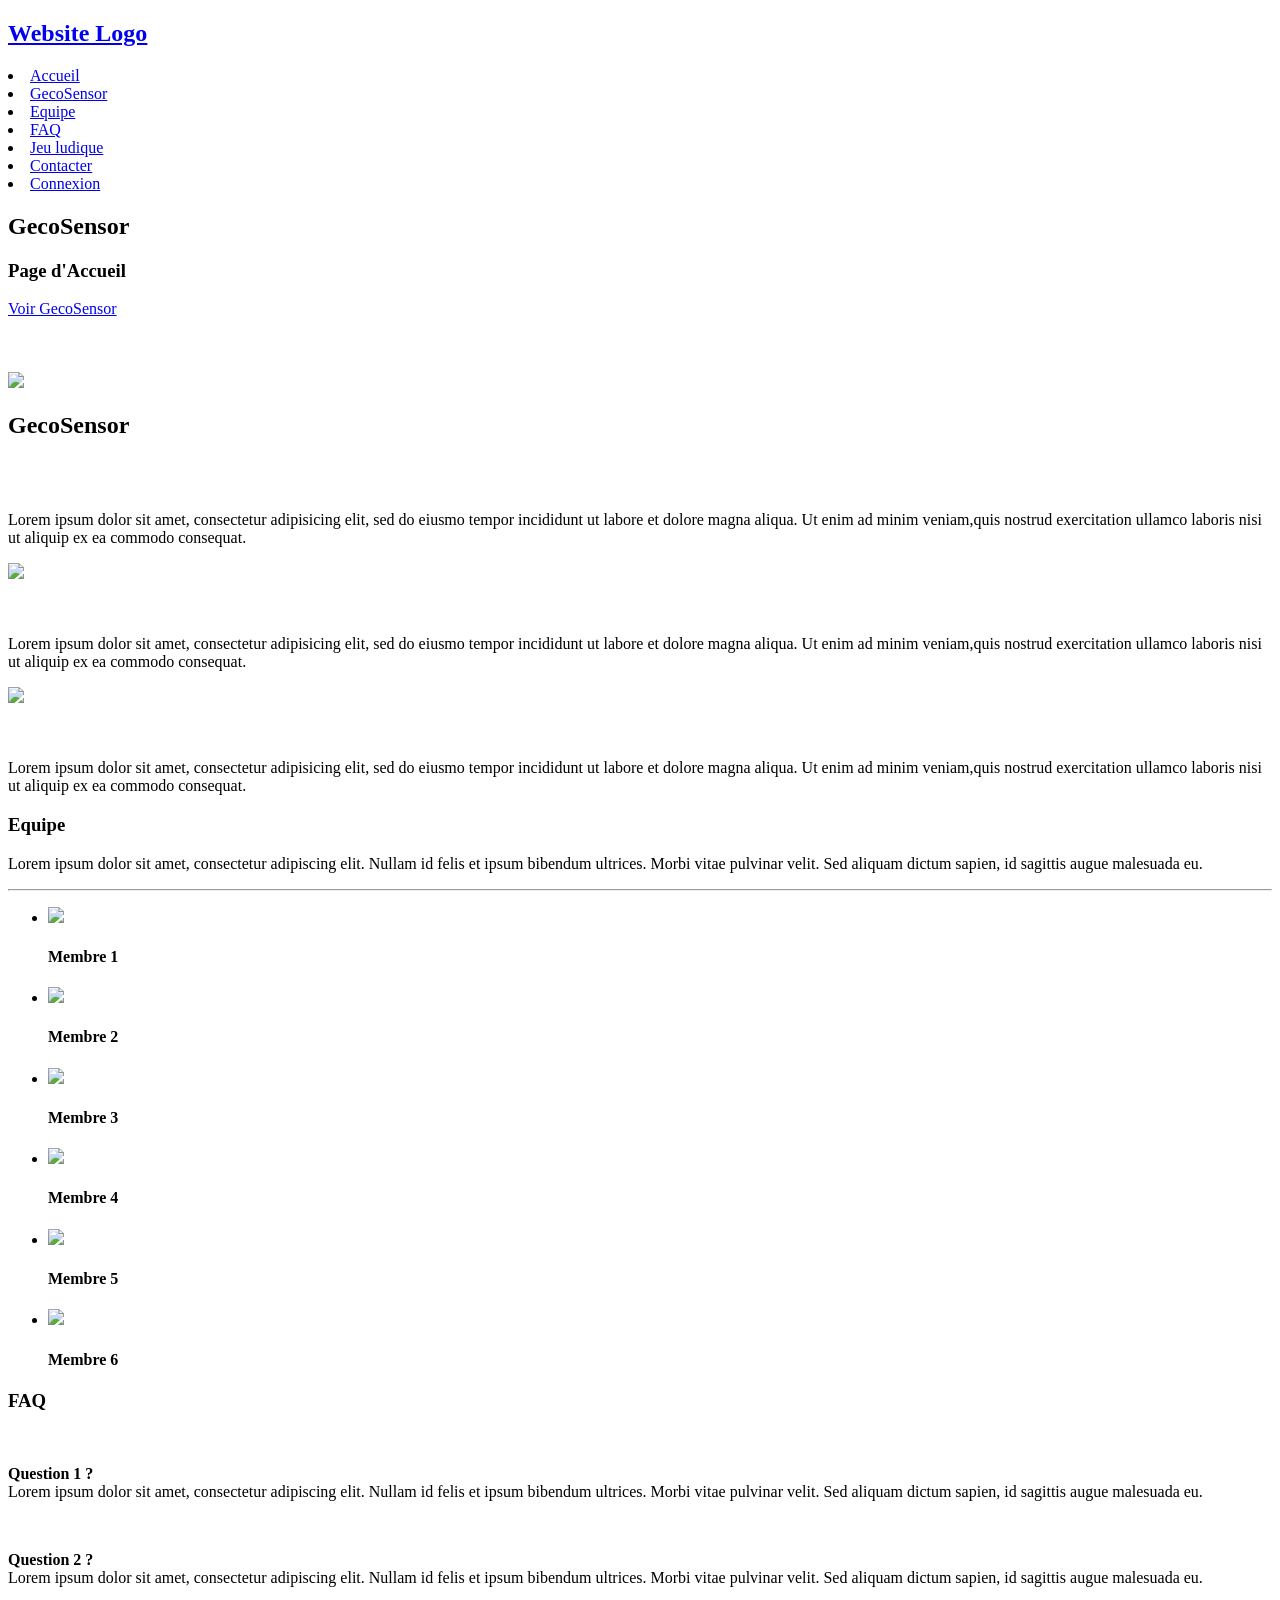
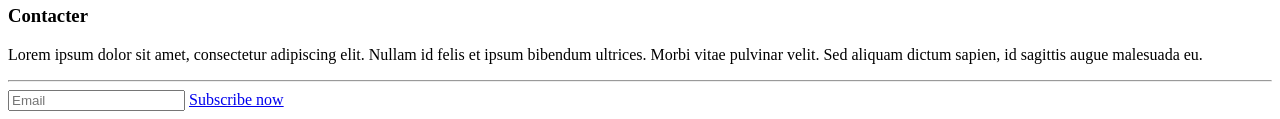
==== accueil.html @ e1a09c84 "Rename accueil to accueil.html" ====
<!DOCTYPE html>
<html>
<head>
    <link href='https://fonts.googleapis.com/css?family=Urbanist' rel='stylesheet'>
    <meta charset="utf-8">
    <meta http-equiv="X-UA-Compatible" content="IE=edge">
    <meta name="viewport" content="width=device-width, initial-scale=1">
    <title>Responsive Landing Page Template With Flexbox</title>

	<link href="https://fonts.googleapis.com/css?family=Open+Sans" rel="stylesheet">
	<link href="https://fonts.googleapis.com/css?family=Quicksand" rel="stylesheet">
    <link rel="stylesheet" href="http://maxcdn.bootstrapcdn.com/font-awesome/4.6.0/css/font-awesome.min.css">
    <link rel="stylesheet" href="assets/css/styles.css">

</head>

<body>

	<header>
		<h2><a href="#">Website Logo</a></h2>
		<nav>

			<li><a href="#">Accueil</a></li>
			<li><a href="#">GecoSensor</a></li>
			<li><a href="#">Equipe</a></li>
			<li><a href="#">FAQ</a></li>
            <li><a href="#">Jeu ludique</a></li>
            <li><a href="#">Contacter</a></li>
            <li><a href="#">Connexion</a></li>
		</nav>
	</header>


	<section class="image-vitrine">
		<div class="background-image" style="background-image: url(assets/img/image-vitrine.jpg);"></div>
		<h1>GecoSensor</h1>
		<h3>Page d'Accueil</h3>
		<a href="http://ledesignerduweb.fr/" class="btn">Voir GecoSensor</a>
	</section>


	<section class="our-work">
		<br/>
		<br/>
		<br/>
        <div class="div-categoryContainer">
     
            <img src="assets/img/a.PNG" class="picture-right">
           
            <div class="paragraph-left">
              <h2>GecoSensor</h2>
			  <br/>
			  <br/>
              <p>Lorem ipsum dolor sit amet, consectetur adipisicing elit, sed do eiusmo tempor incididunt ut labore et dolore magna aliqua. Ut enim ad minim veniam,quis nostrud exercitation ullamco laboris nisi ut aliquip ex ea commodo consequat.  </p>
            </div>

			<img src="assets/img/b.PNG" class="picture-left">
           
            <div class="paragraph-right">
			  <br/>
			  <br/>
              <p>Lorem ipsum dolor sit amet, consectetur adipisicing elit, sed do eiusmo tempor incididunt ut labore et dolore magna aliqua. Ut enim ad minim veniam,quis nostrud exercitation ullamco laboris nisi ut aliquip ex ea commodo consequat.  </p>
            </div>

			<img src="assets/img/c.PNG" class="picture-right">
           
            <div class="paragraph-left"></div>
			  <br/>
			  <br/>
              <p>Lorem ipsum dolor sit amet, consectetur adipisicing elit, sed do eiusmo tempor incididunt ut labore et dolore magna aliqua. Ut enim ad minim veniam,quis nostrud exercitation ullamco laboris nisi ut aliquip ex ea commodo consequat.  </p>
            </div>
          </div>
	</section>
	
    

	<section class="features">
		<h3 class="title">Equipe</h3>
		<p>Lorem ipsum dolor sit amet, consectetur adipiscing elit. Nullam id felis et ipsum bibendum ultrices. Morbi vitae pulvinar velit. Sed aliquam dictum sapien, id sagittis augue malesuada eu.</p>
		<hr>

		<ul class="grid">
			<li>
				<img src="assets/img/d.PNG">
				<h4>Membre 1</h4>
			</li>
			<li>
				<img src="assets/img/d.PNG">
				<h4>Membre 2</h4>
			
			</li>
			<li>
				<img src="assets/img/d.PNG">
				<h4>Membre 3</h4>
			
			</li>
			<li>
				<img src="assets/img/d.PNG">
				<h4>Membre 4</h4>
			
			</li>
			<li>
				<img src="assets/img/d.PNG">
				<h4>Membre 5</h4>
				
			</li>
			<li>
				<img src="assets/img/d.PNG">
				<h4>Membre 6</h4>
			
			</li>
        </ul>
	</section>


	<section class="reviews">
		<h3 class="title">FAQ</h3>
		<br/>
		<p><strong>Question 1 ? </strong>
			<br/>
		Lorem ipsum dolor sit amet, consectetur adipiscing elit. Nullam id felis et ipsum bibendum ultrices. Morbi vitae pulvinar velit. Sed aliquam dictum sapien, id sagittis augue malesuada eu.</p>
		<br/>
		<p><strong>Question 2 ? </strong>
			<br/>
		Lorem ipsum dolor sit amet, consectetur adipiscing elit. Nullam id felis et ipsum bibendum ultrices. Morbi vitae pulvinar velit. Sed aliquam dictum sapien, id sagittis augue malesuada eu.</p>
	</section>


	<section class="contact">
		<h3 class="title">Contacter</h3>	
		<p>Lorem ipsum dolor sit amet, consectetur adipiscing elit. Nullam id felis et ipsum bibendum ultrices. Morbi vitae pulvinar velit. Sed aliquam dictum sapien, id sagittis augue malesuada eu.</p>
		<hr>

		<form>
			<input type="email" placeholder="Email">
			<a href="#" class="btn">Subscribe now</a>
		</form>
	</section>


</body>

</html>
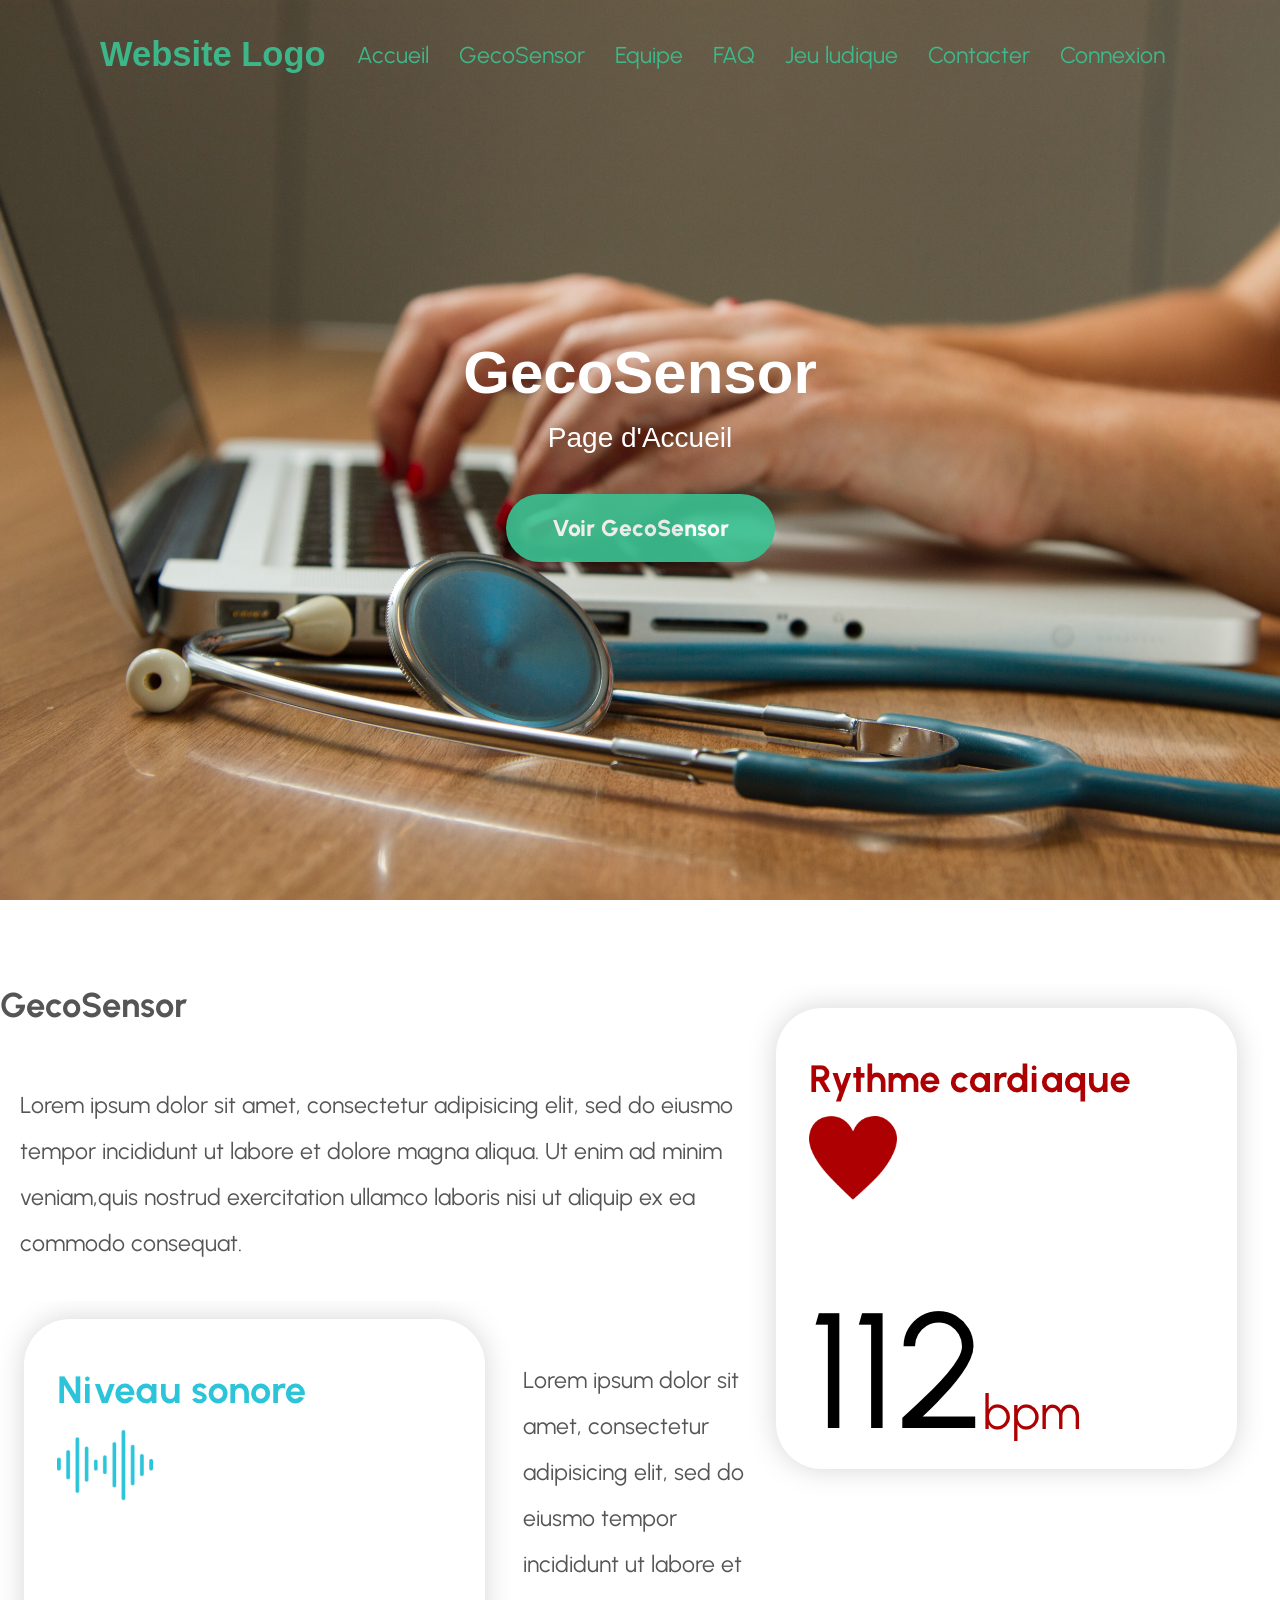
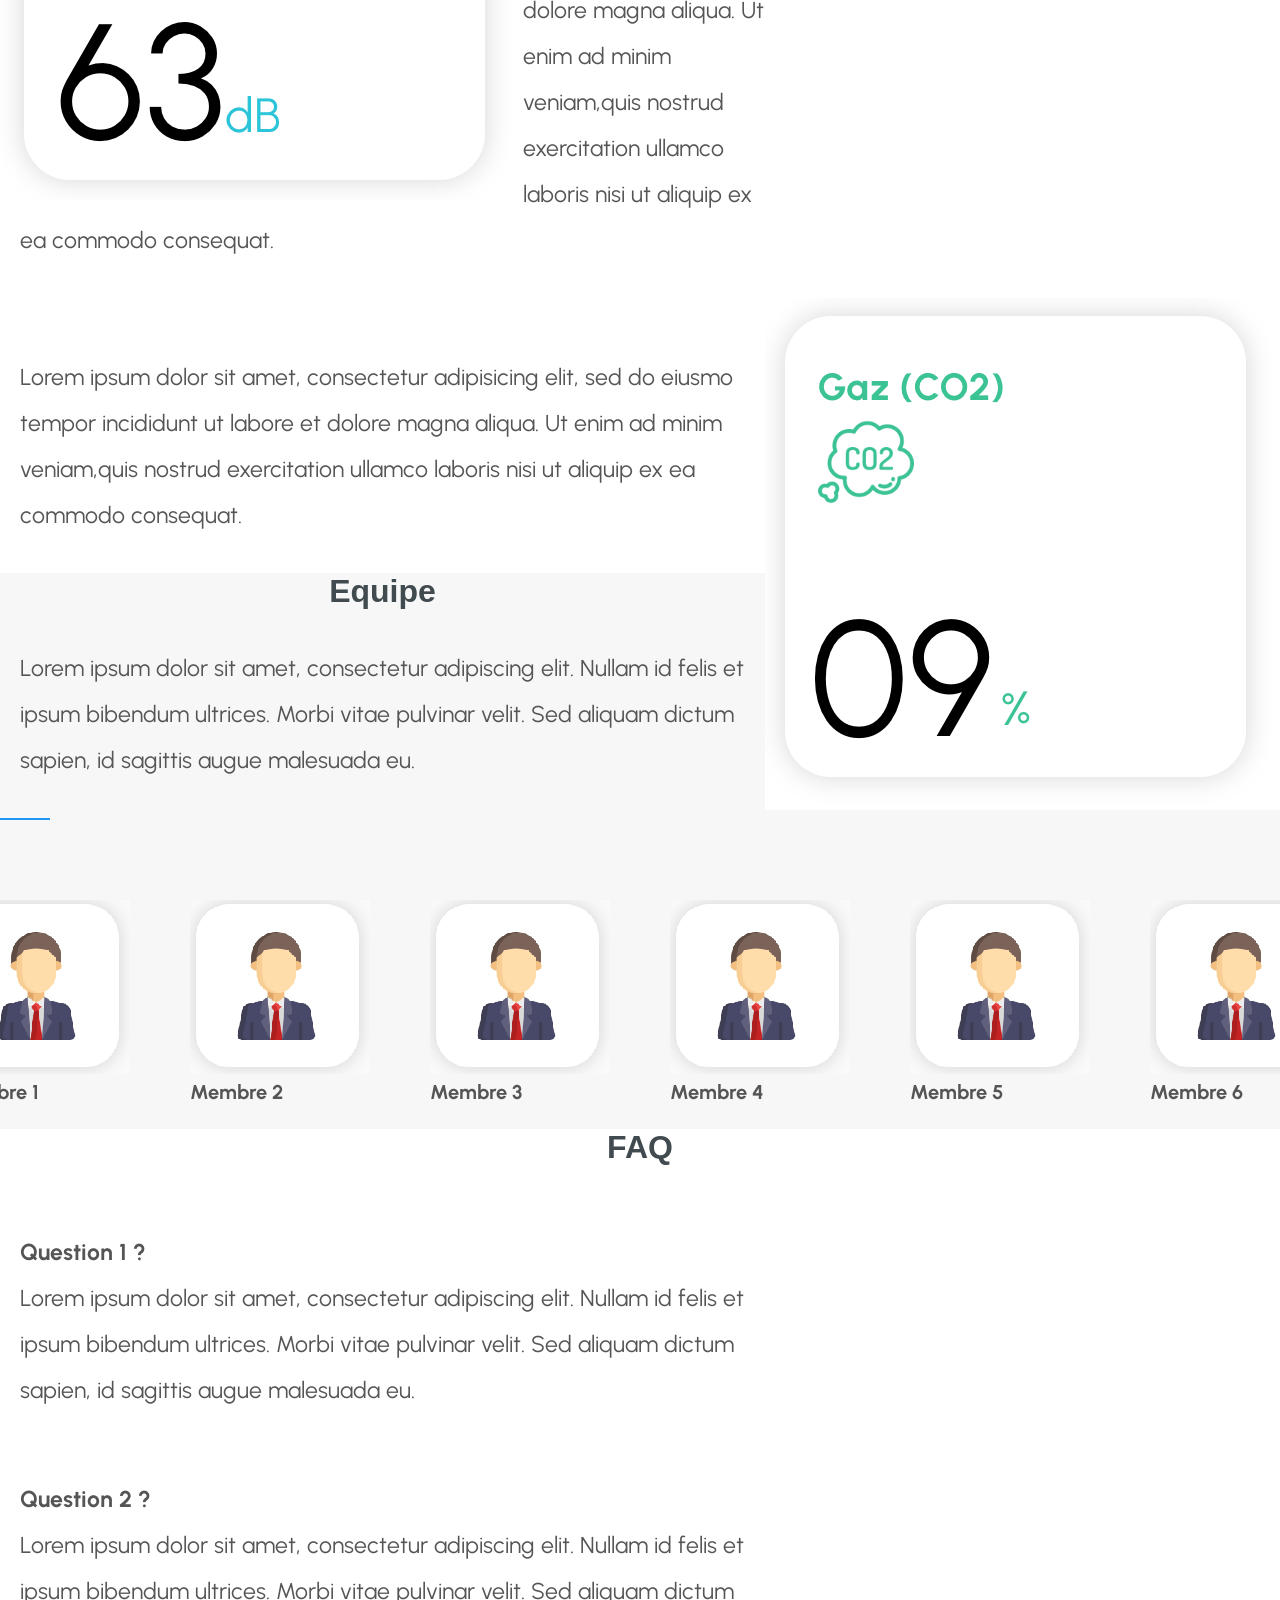
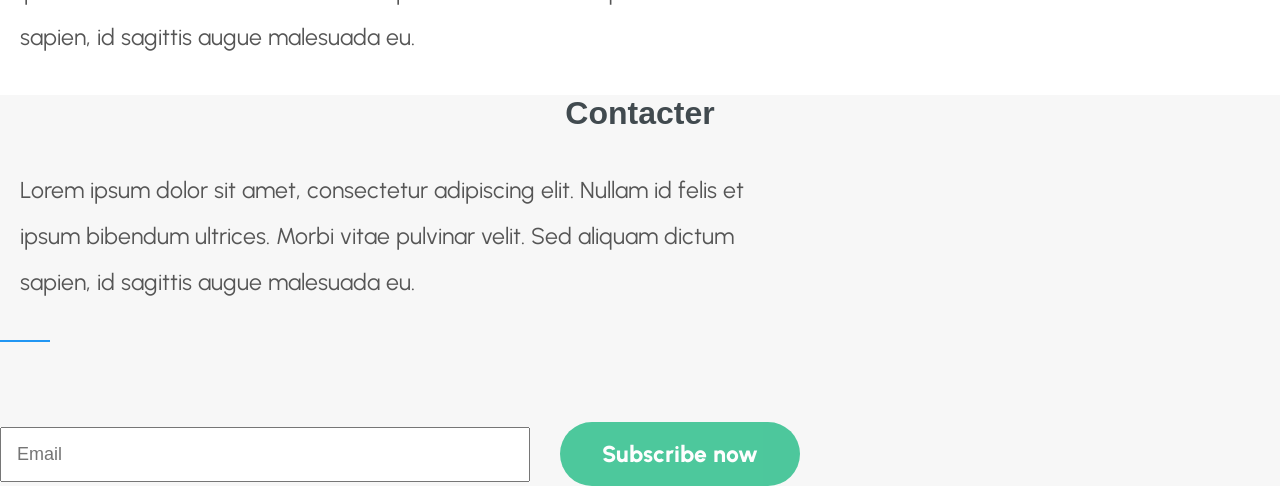
==== commit 95e6d526: "mise à jour" ====
--- a/accueil.html
+++ b/accueil.html
@@ -10,7 +10,7 @@
 	<link href="https://fonts.googleapis.com/css?family=Open+Sans" rel="stylesheet">
 	<link href="https://fonts.googleapis.com/css?family=Quicksand" rel="stylesheet">
     <link rel="stylesheet" href="http://maxcdn.bootstrapcdn.com/font-awesome/4.6.0/css/font-awesome.min.css">
-    <link rel="stylesheet" href="assets/css/styles.css">
+    <link rel="stylesheet" href="css/accueil.css">
 
 </head>
 
@@ -32,7 +32,7 @@
 
 
 	<section class="image-vitrine">
-		<div class="background-image" style="background-image: url(assets/img/image-vitrine.jpg);"></div>
+		<div class="background-image" style="background-image: url(images/image-vitrine.jpg);"></div>
 		<h1>GecoSensor</h1>
 		<h3>Page d'Accueil</h3>
 		<a href="http://ledesignerduweb.fr/" class="btn">Voir GecoSensor</a>
@@ -45,7 +45,7 @@
 		<br/>
         <div class="div-categoryContainer">
      
-            <img src="assets/img/a.PNG" class="picture-right">
+            <img src="images/a.PNG" class="picture-right">
            
             <div class="paragraph-left">
               <h2>GecoSensor</h2>
@@ -54,7 +54,7 @@
               <p>Lorem ipsum dolor sit amet, consectetur adipisicing elit, sed do eiusmo tempor incididunt ut labore et dolore magna aliqua. Ut enim ad minim veniam,quis nostrud exercitation ullamco laboris nisi ut aliquip ex ea commodo consequat.  </p>
             </div>
 
-			<img src="assets/img/b.PNG" class="picture-left">
+			<img src="images/b.PNG" class="picture-left">
            
             <div class="paragraph-right">
 			  <br/>
@@ -62,7 +62,7 @@
               <p>Lorem ipsum dolor sit amet, consectetur adipisicing elit, sed do eiusmo tempor incididunt ut labore et dolore magna aliqua. Ut enim ad minim veniam,quis nostrud exercitation ullamco laboris nisi ut aliquip ex ea commodo consequat.  </p>
             </div>
 
-			<img src="assets/img/c.PNG" class="picture-right">
+			<img src="images/c.PNG" class="picture-right">
            
             <div class="paragraph-left"></div>
 			  <br/>
@@ -81,31 +81,31 @@
 
 		<ul class="grid">
 			<li>
-				<img src="assets/img/d.PNG">
+				<img src="images/d.PNG">
 				<h4>Membre 1</h4>
 			</li>
 			<li>
-				<img src="assets/img/d.PNG">
+				<img src="images/d.PNG">
 				<h4>Membre 2</h4>
 			
 			</li>
 			<li>
-				<img src="assets/img/d.PNG">
+				<img src="images/d.PNG">
 				<h4>Membre 3</h4>
 			
 			</li>
 			<li>
-				<img src="assets/img/d.PNG">
+				<img src="images/d.PNG">
 				<h4>Membre 4</h4>
 			
 			</li>
 			<li>
-				<img src="assets/img/d.PNG">
+				<img src="images/d.PNG">
 				<h4>Membre 5</h4>
 				
 			</li>
 			<li>
-				<img src="assets/img/d.PNG">
+				<img src="images/d.PNG">
 				<h4>Membre 6</h4>
 			
 			</li>
--- a/css/accueil.css
+++ b/css/accueil.css
@@ -0,0 +1,417 @@
+/*-------------
+    General
+-------------*/
+
+*{
+    margin: 0;
+    padding: 0;
+    box-sizing: border-box;
+}
+
+html{
+    font-family: 'Urbanist';font-size: 23px;
+    color: #555;
+}
+
+ul, nav{
+    list-style: none;
+}
+
+a{
+    text-decoration: none;
+    color: inherit;
+    cursor: pointer;
+    opacity: 0.9;
+}
+
+a:hover{
+    opacity: 1;
+}
+
+a.btn{
+    color: #fff;
+    border-radius: 50px;
+
+    background-color: #3bc393;
+    font-weight: 800;
+    text-align: center;
+}
+
+hr{
+    width: 50px;
+    height: 2px;
+    background-color: #2196F3;
+    border: 0;
+    margin-bottom: 80px;
+}
+
+
+
+.picture-right{
+    float: right;
+    align-items: right;
+}
+.picture-left{
+    float: left;
+    align-items: left;
+}
+@media (max-width: 1000px){
+
+    section{
+        padding: 100px 50px;
+    }
+
+}
+
+@media (max-width: 600px){
+
+    section{
+        padding: 80px 30px;
+    }
+
+}
+
+
+section h3.title{
+    color: #414a4f;
+    text-transform: capitalize; 
+    font: bold 32px 'Open Sans', sans-serif;
+    margin-bottom: 35px;
+    text-align: center;
+}
+
+section p{
+    max-width: 800px;
+    text-align: left;
+    margin-bottom: 35px;
+    padding: 0 20px;
+    line-height: 2;
+}
+
+ul.grid{
+    width: 100%;
+    display: flex;
+    flex-wrap: nowrap;;
+    justify-content: center;
+}
+
+/*-------------
+    Header
+-------------*/
+
+header{
+    position: absolute;
+    top: 0;
+    left: 0;
+    z-index: 10;
+    width: 100%;
+    display: flex;
+    justify-content: space-between;
+    align-items: center;
+    color: #3bc393;
+    padding: 35px 100px 0;
+}
+
+header h2{
+    font-family: 'Quicksand', sans-serif;
+}
+
+header nav{
+    display: flex;
+}
+
+header nav li{
+    margin: 0 15px;
+}
+
+
+@media (max-width: 1000px){
+    header{
+        padding: 20px 50px;
+    }
+}
+
+@media (max-width: 700px){
+    header{
+        flex-direction: column;     
+    }
+
+    header h2{
+        margin-bottom: 15px;
+    }
+}
+header h3{
+    color: #3bc393;
+}
+
+/*----------------
+    image-vitrine Section
+----------------*/
+
+.image-vitrine{
+    position: relative;
+    justify-content: center;
+    min-height: 100vh;
+    color: #fff;
+    text-align: center;
+    display: flex;
+    flex-direction: column;
+    align-items:center;
+
+    padding: 125px 100px;
+
+}
+
+.image-vitrine .background-image{
+    position: absolute;
+    top: 0;
+    left: 0;
+    width: 100%;
+    height: 100%;
+    background-size: cover;
+    background-color: #2196F3;
+    z-index: -1;
+}
+
+.image-vitrine h1{
+    font: bold 60px 'Open Sans', sans-serif;
+    margin-bottom: 15px;
+}
+
+.image-vitrine h3{
+    font: normal 28px 'Open Sans', sans-serif;
+    margin-bottom: 40px;
+}
+
+.image-vitrine a.btn{
+    padding: 20px 46px;
+}
+
+.contact h3{
+color: #3bc393
+}
+@media (max-width: 800px){
+
+    .image-vitrine{
+        min-height: 600px;
+    }
+
+    .image-vitrine h1{
+        font-size: 48px;
+    }
+
+    .image-vitrine h3{
+        font-size: 24px;
+    }
+
+    .image-vitrine a.btn{
+        padding: 15px 10px;
+    }
+
+}
+
+    
+
+/*--------------------
+    Our Work Section
+---------------------*/
+
+.оur-work{
+    background-color: #3bc393;
+    text-align: left;
+}
+
+
+
+
+
+/*----------------------
+    Features Section
+----------------------*/
+
+.features{
+    background-color: #f7f7f7;
+}
+
+.features .grid li{
+    padding: 0 30px;
+    flex-basis: 33%;
+    text-align: left;
+}
+
+.features .grid li i{
+    font-size: 50px;
+    color: #2196F3;
+    margin-bottom: 25px;
+}
+
+.features .grid li h4{
+    color: #555;
+    font-size: 20px;
+    margin-bottom: 25px;
+}
+
+.features .grid li p{
+    margin: 0;
+}
+
+@media (max-width: 1000px){
+
+    .features .grid li{
+        flex-basis: 70%;
+        margin-bottom: 65px;
+    }
+
+    .features .grid li:last-child{
+        margin-bottom: 0;
+    }
+
+}
+
+@media (max-width: 600px){
+
+    .features .grid li{
+        flex-basis: 100%;
+    }
+
+}
+
+
+/*--------------------
+    Reviews Section
+--------------------*/
+
+.reviews{
+    background-color: #fff;
+}
+
+.reviews .quote{
+    text-align: left;
+    width: 80%;
+    font-size: 22px;
+    font-weight: 300;
+    line-height: 1.5;
+    margin-bottom: 20px;
+    padding: 0;
+}
+
+.reviews .author{
+    font-size: 18px;
+    margin-bottom: 50px;
+}
+
+.reviews .author:last-child{
+    margin-bottom: 0;
+}
+
+@media (max-width: 1000px){
+
+    .reviews .quote{
+        font-size: 20px;
+    }
+
+    .reviews .author{
+        font-size: 16px;
+    }
+
+}
+
+
+/*---------------------
+    Contact Section
+---------------------*/
+
+.contact{
+    background-color: #f7f7f7;
+}
+
+.contact form{
+    display: flex;
+    align-items: center;
+    justify-content: center;
+    flex-wrap: wrap;
+
+    max-width: 800px;
+    width: 80%;
+}
+
+.contact form input{
+    padding: 15px;
+    flex: 1;
+    margin-right: 30px;
+    font-size: 18px;
+    color: #555;
+}
+
+.contact form .btn{
+    padding: 18px 42px;
+}
+
+@media (max-width: 800px){
+
+    .contact form input{
+        flex-basis: 100%;
+        margin: 0 0 20px 0;
+    }
+
+}
+
+
+
+/*-------------
+    Footer
+-------------*/
+
+footer{
+    display: flex;
+    flex-direction: column;
+    align-items: center;
+    text-align: center;
+    color: #fff;
+    background-color: #414a4f;
+    padding: 60px 0;
+}
+
+footer ul{
+    display: flex;
+    margin-bottom: 25px;
+    font-size: 32px;
+}
+
+footer ul li{
+    margin: 0 8px;  
+}
+
+footer ul li:first-child{
+    margin-left: 0; 
+}
+
+footer ul li:last-child{
+    margin-right: 0;    
+}
+
+footer p{
+    text-transform: uppercase;
+    font-size: 14px;
+    color: rgba(255,255,255,0.6);
+    margin-bottom: 10px;
+}
+
+footer p a{
+    color: #fff;
+}
+
+@media (max-width: 700px){
+
+    footer{
+        padding: 80px 15px;
+    }
+
+}
+
+/* -- Demo ads -- */
+
+@media (max-width: 1200px) {
+    #bsaHolder{ display:none;}
+}
+
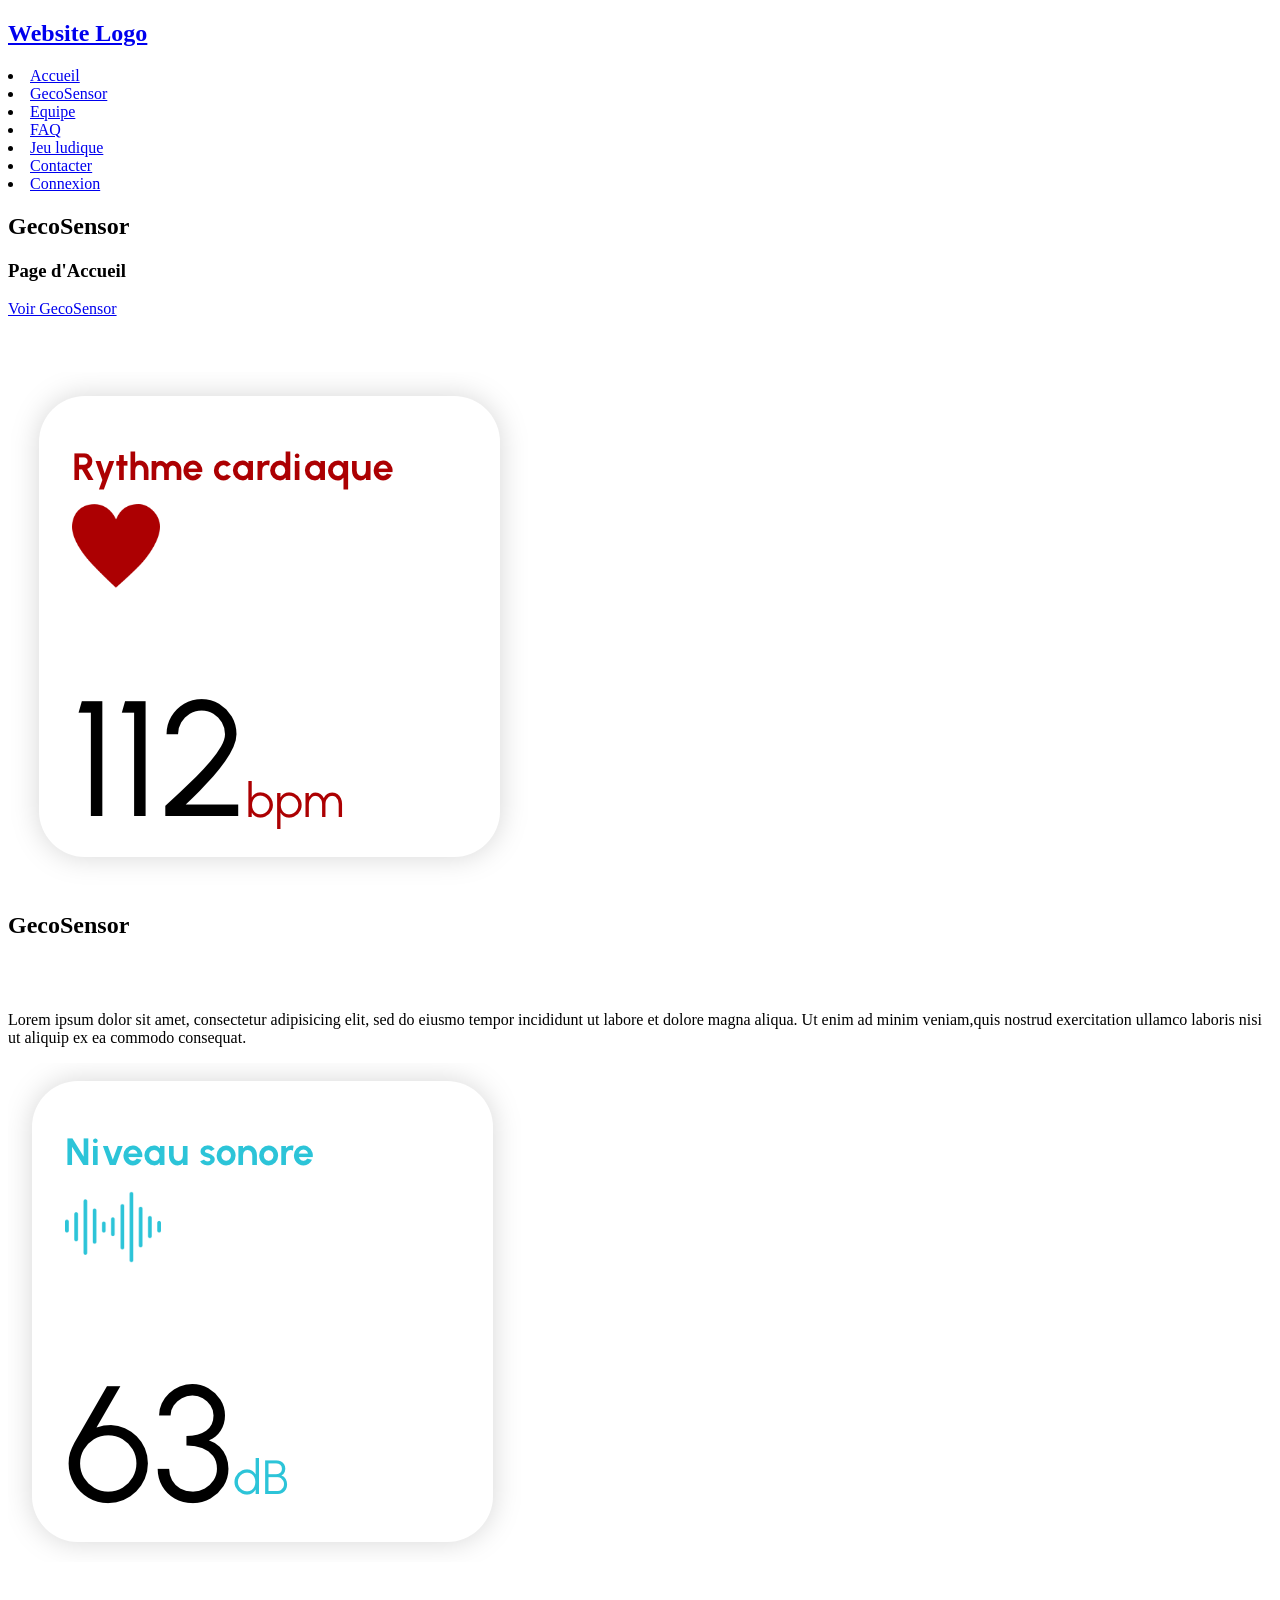
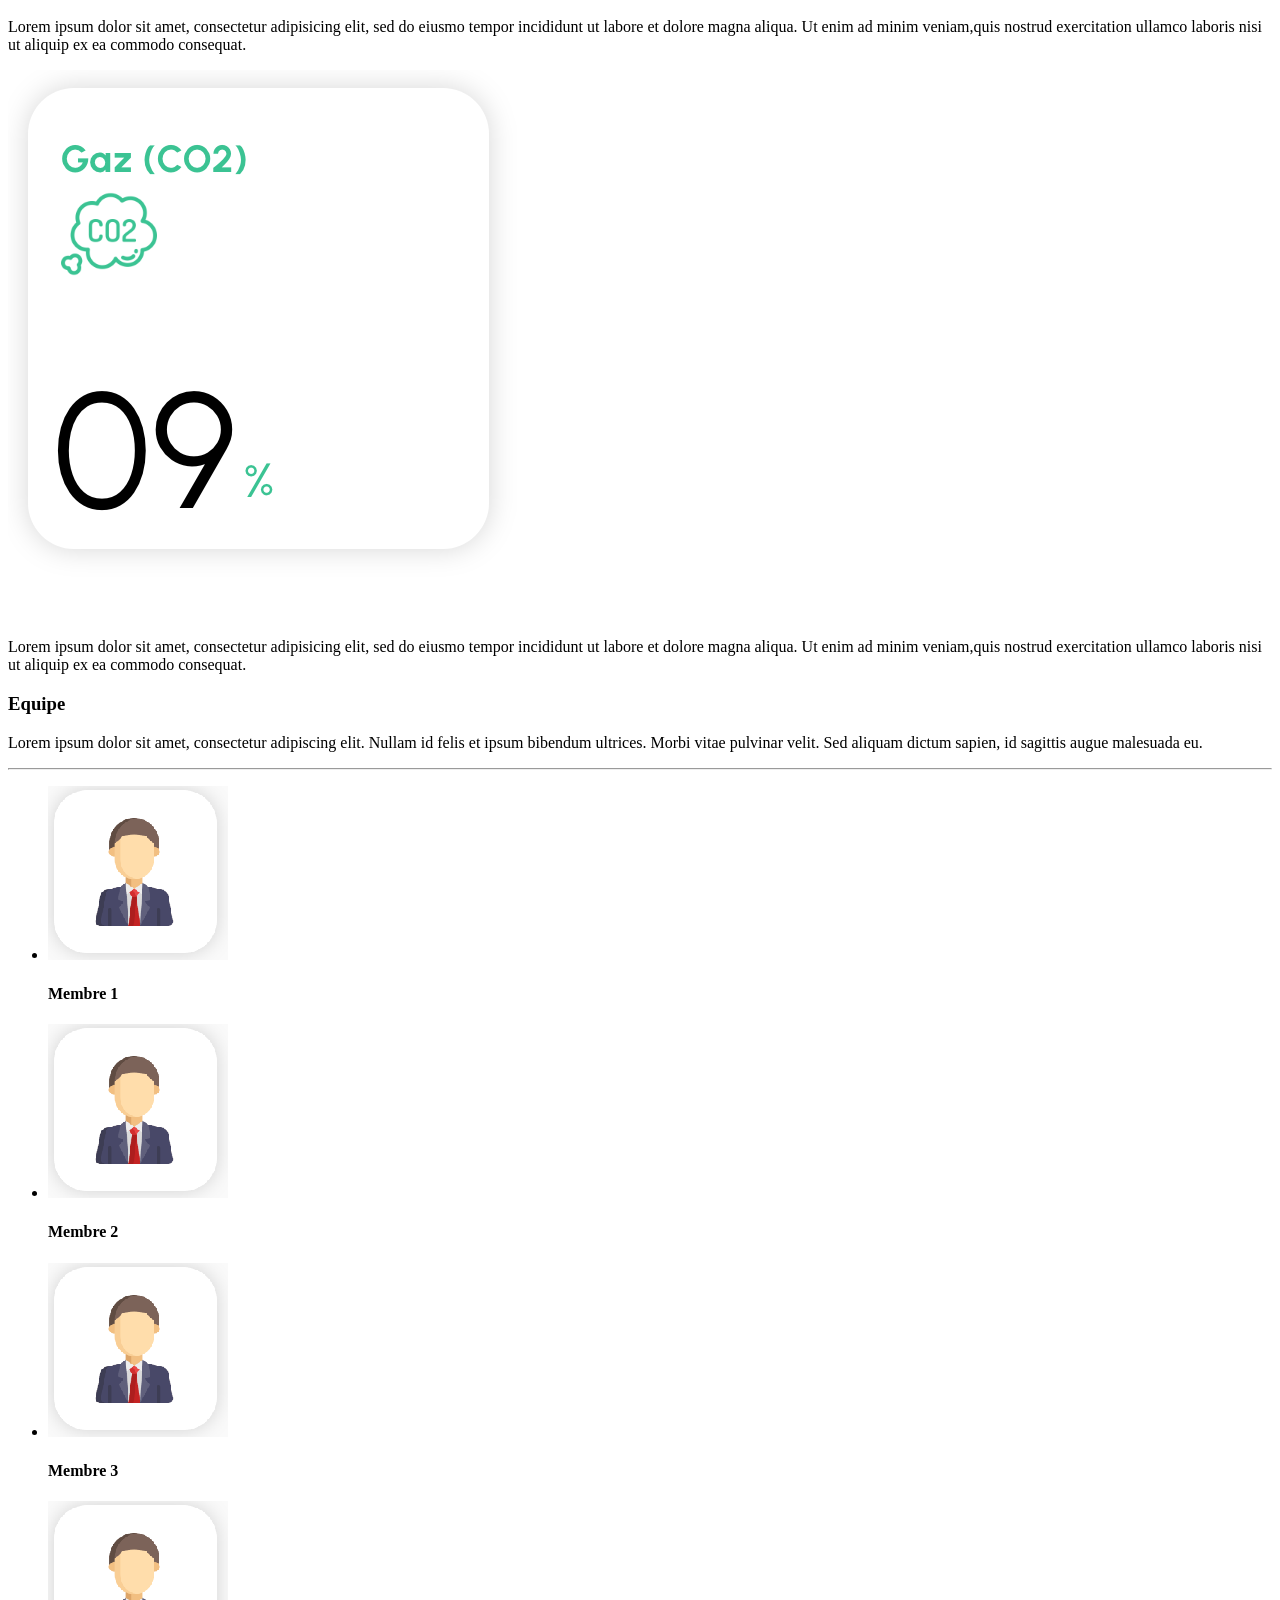
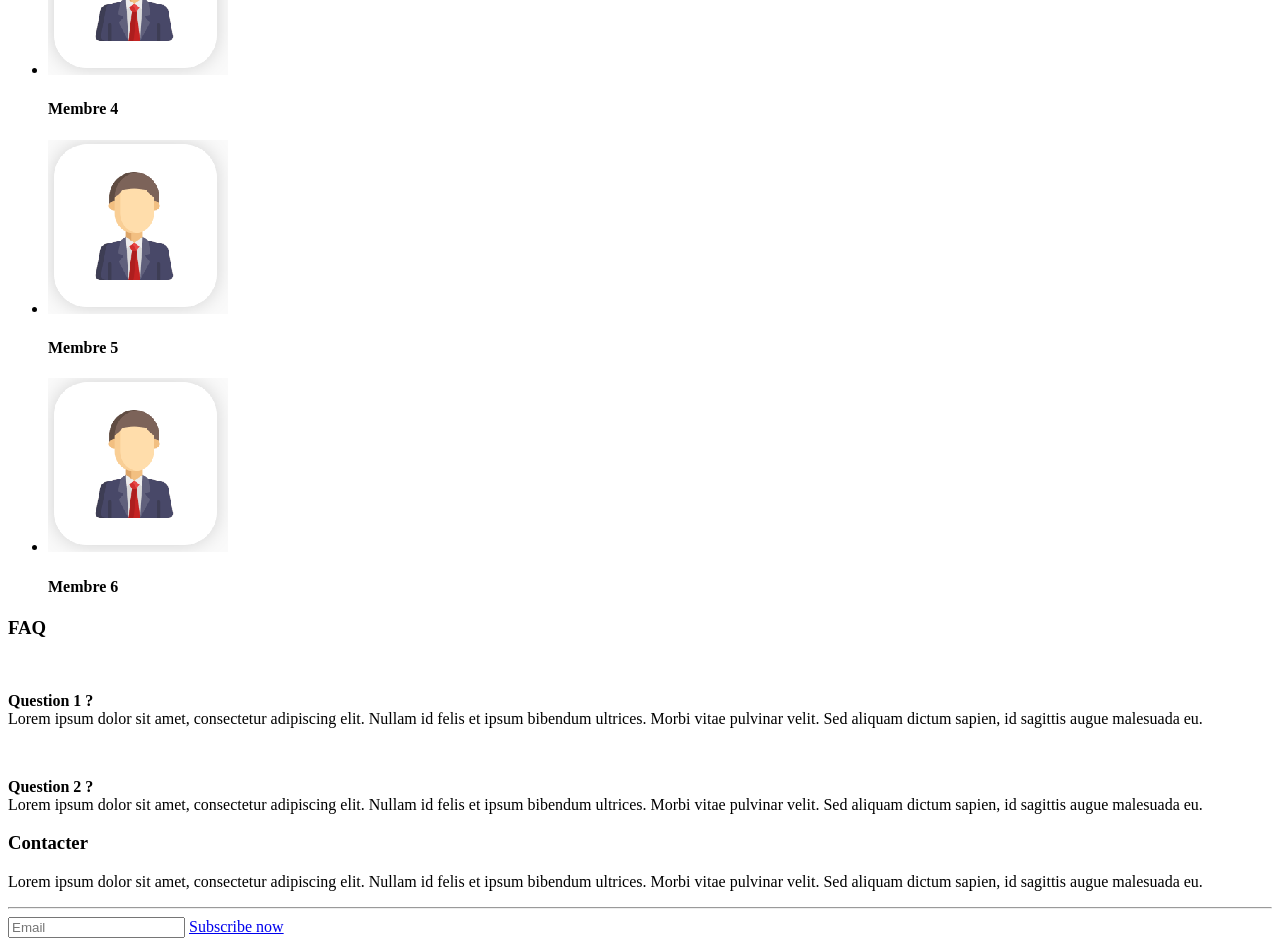
==== commit 57e9eaa7: "Merge branch 'master' into geco-css" ====
--- a/accueil.html
+++ b/accueil.html
@@ -10,7 +10,7 @@
 	<link href="https://fonts.googleapis.com/css?family=Open+Sans" rel="stylesheet">
 	<link href="https://fonts.googleapis.com/css?family=Quicksand" rel="stylesheet">
     <link rel="stylesheet" href="http://maxcdn.bootstrapcdn.com/font-awesome/4.6.0/css/font-awesome.min.css">
-    <link rel="stylesheet" href="css/accueil.css">
+    <link rel="stylesheet" href="assets/css/styles.css">
 
 </head>
 
@@ -32,7 +32,7 @@
 
 
 	<section class="image-vitrine">
-		<div class="background-image" style="background-image: url(images/image-vitrine.jpg);"></div>
+		<div class="background-image" style="background-image: url(assets/img/image-vitrine.jpg);"></div>
 		<h1>GecoSensor</h1>
 		<h3>Page d'Accueil</h3>
 		<a href="http://ledesignerduweb.fr/" class="btn">Voir GecoSensor</a>
@@ -45,7 +45,7 @@
 		<br/>
         <div class="div-categoryContainer">
      
-            <img src="images/a.PNG" class="picture-right">
+            <img src="assets/img/a.PNG" class="picture-right">
            
             <div class="paragraph-left">
               <h2>GecoSensor</h2>
@@ -54,7 +54,7 @@
               <p>Lorem ipsum dolor sit amet, consectetur adipisicing elit, sed do eiusmo tempor incididunt ut labore et dolore magna aliqua. Ut enim ad minim veniam,quis nostrud exercitation ullamco laboris nisi ut aliquip ex ea commodo consequat.  </p>
             </div>
 
-			<img src="images/b.PNG" class="picture-left">
+			<img src="assets/img/b.PNG" class="picture-left">
            
             <div class="paragraph-right">
 			  <br/>
@@ -62,7 +62,7 @@
               <p>Lorem ipsum dolor sit amet, consectetur adipisicing elit, sed do eiusmo tempor incididunt ut labore et dolore magna aliqua. Ut enim ad minim veniam,quis nostrud exercitation ullamco laboris nisi ut aliquip ex ea commodo consequat.  </p>
             </div>
 
-			<img src="images/c.PNG" class="picture-right">
+			<img src="assets/img/c.PNG" class="picture-right">
            
             <div class="paragraph-left"></div>
 			  <br/>
@@ -81,31 +81,31 @@
 
 		<ul class="grid">
 			<li>
-				<img src="images/d.PNG">
+				<img src="assets/img/d.PNG">
 				<h4>Membre 1</h4>
 			</li>
 			<li>
-				<img src="images/d.PNG">
+				<img src="assets/img/d.PNG">
 				<h4>Membre 2</h4>
 			
 			</li>
 			<li>
-				<img src="images/d.PNG">
+				<img src="assets/img/d.PNG">
 				<h4>Membre 3</h4>
 			
 			</li>
 			<li>
-				<img src="images/d.PNG">
+				<img src="assets/img/d.PNG">
 				<h4>Membre 4</h4>
 			
 			</li>
 			<li>
-				<img src="images/d.PNG">
+				<img src="assets/img/d.PNG">
 				<h4>Membre 5</h4>
 				
 			</li>
 			<li>
-				<img src="images/d.PNG">
+				<img src="assets/img/d.PNG">
 				<h4>Membre 6</h4>
 			
 			</li>
